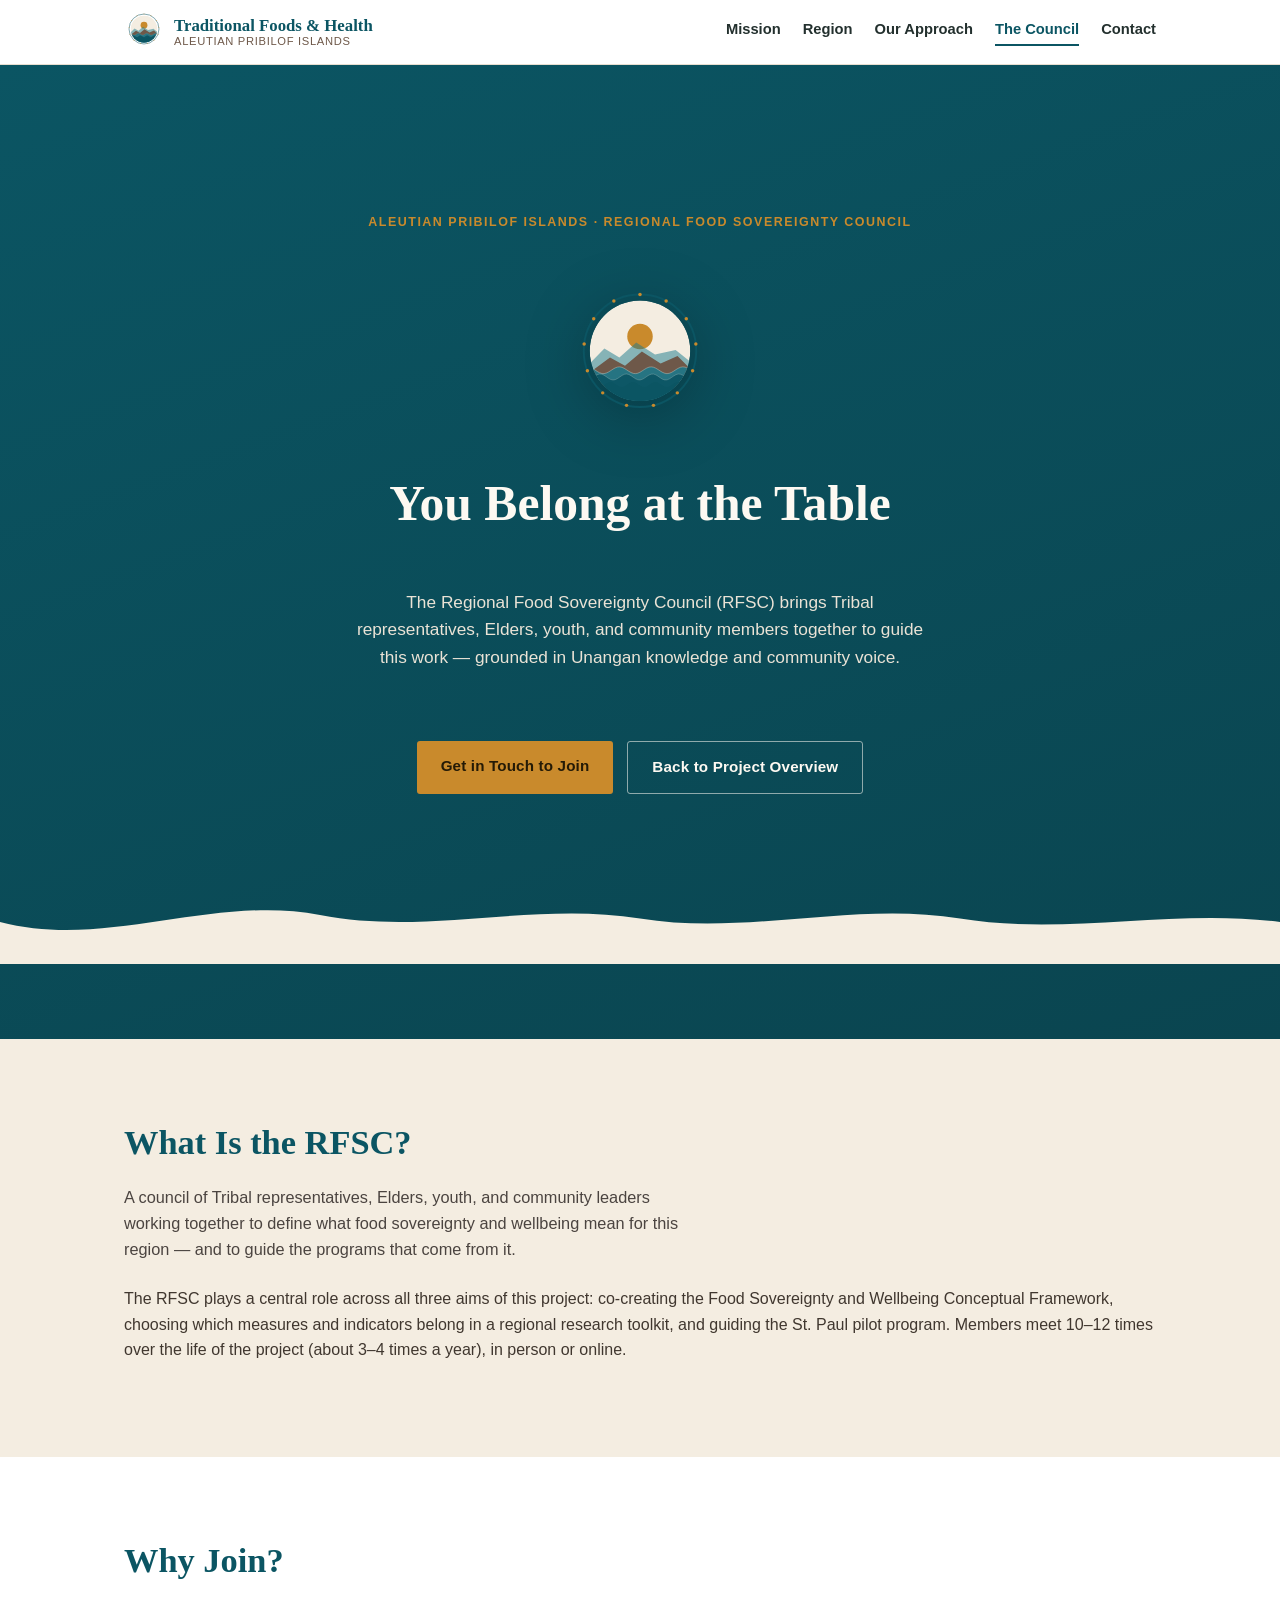
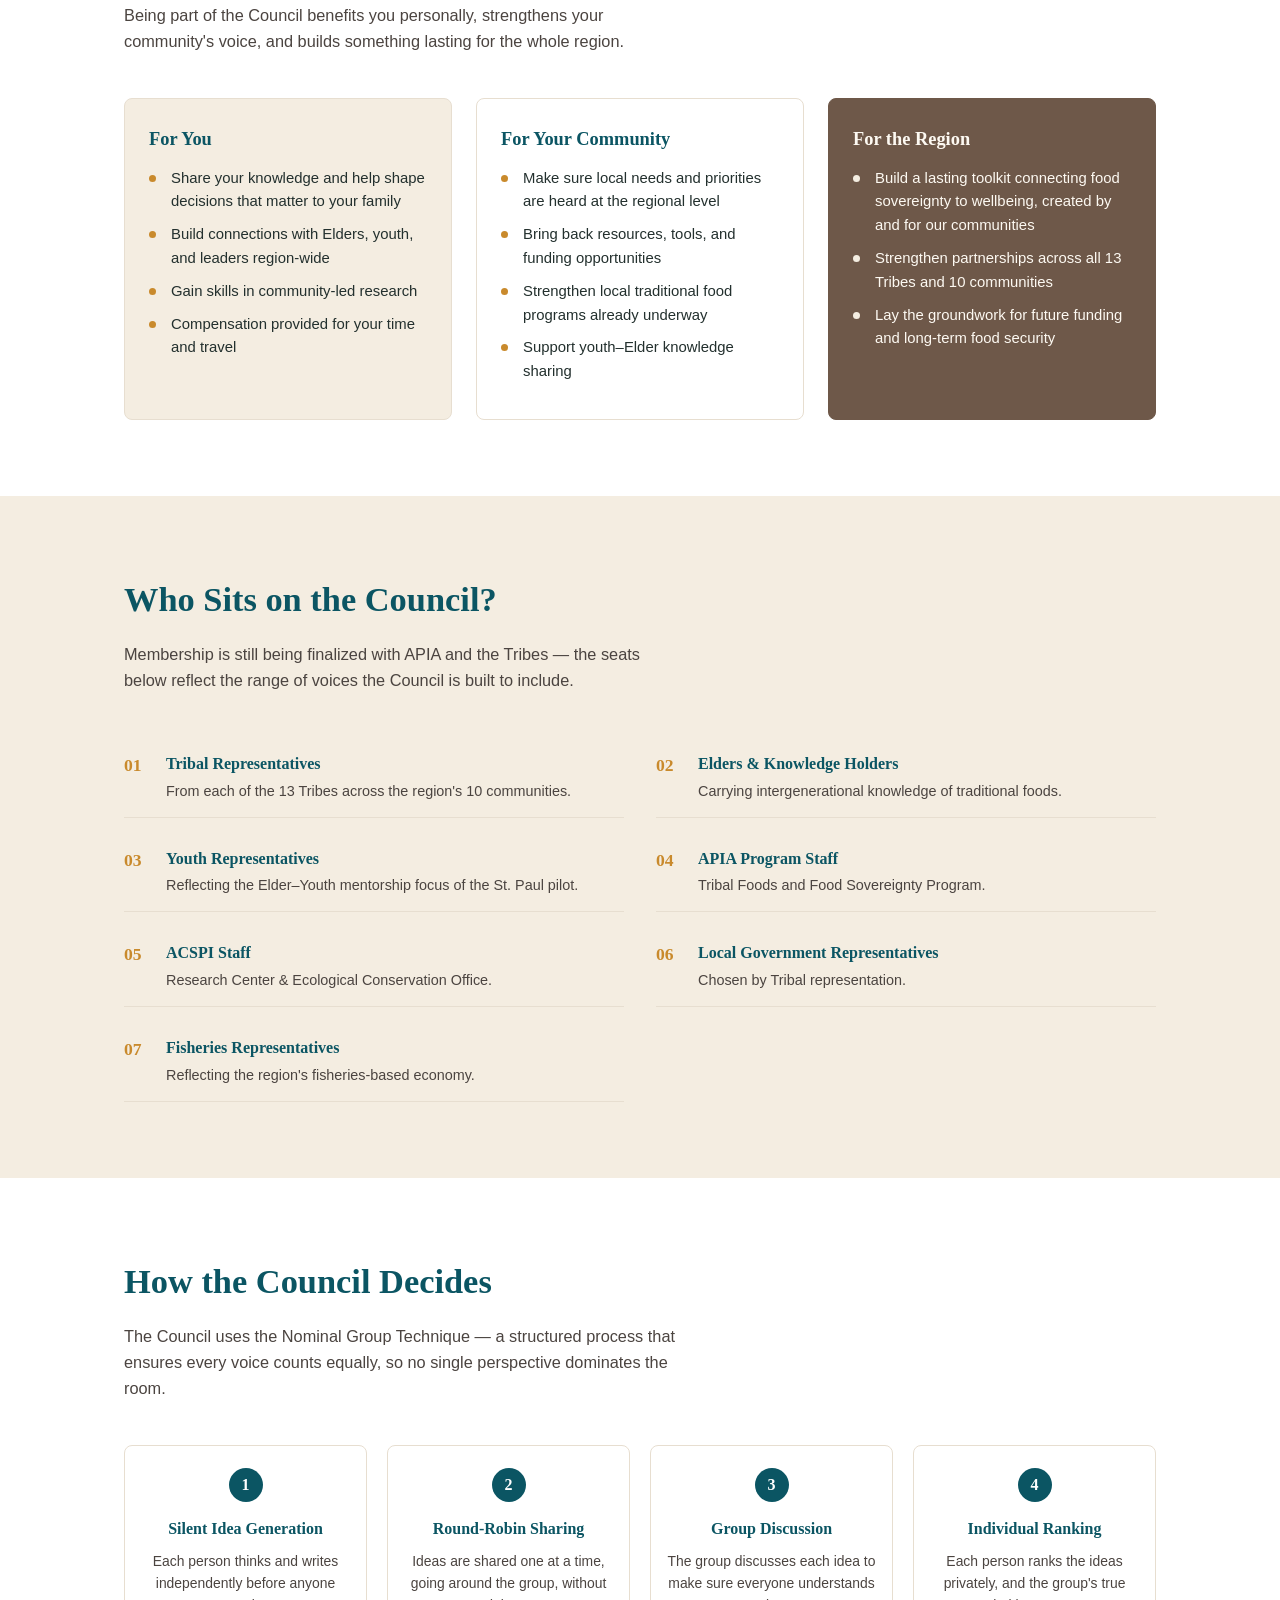
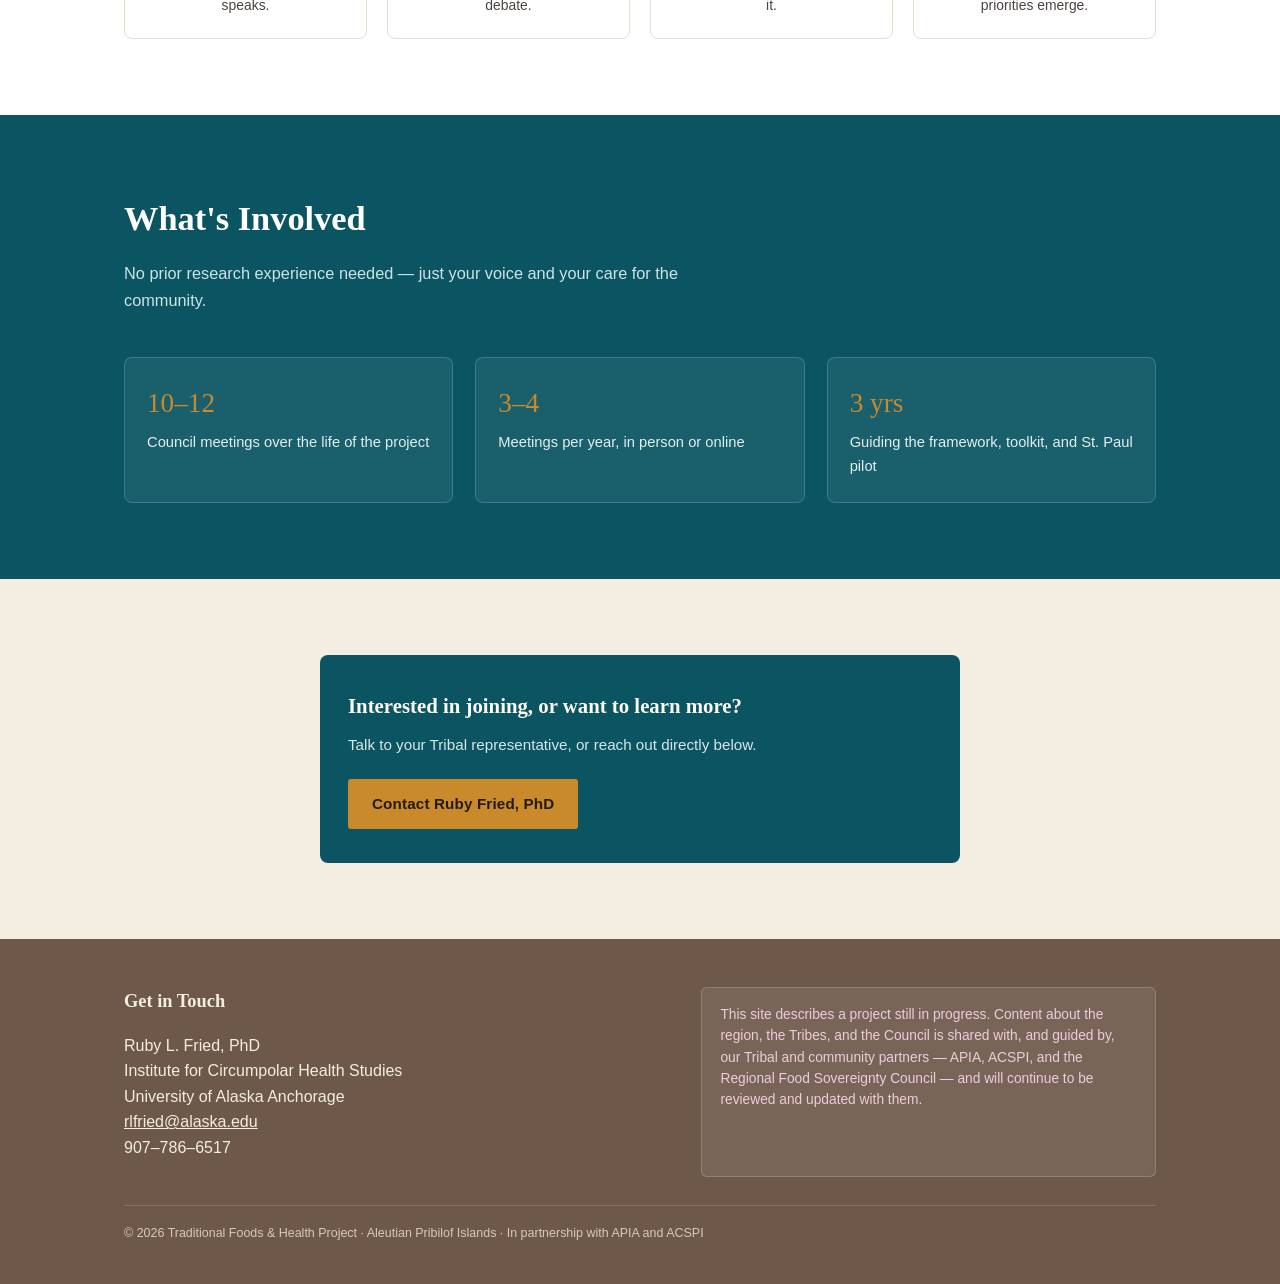
==== rfsc.html @ eaeed2fa "Add files via upload" ====
<!DOCTYPE html>
<html lang="en">
<head>
<meta charset="UTF-8">
<meta name="viewport" content="width=device-width, initial-scale=1.0">
<title>Regional Food Sovereignty Council — Traditional Foods & Health</title>
<meta name="description" content="Learn how to join the Regional Food Sovereignty Council (RFSC), guiding the Traditional Foods & Health project across the Aleutian Pribilof Islands.">
<link rel="stylesheet" href="styles.css">
</head>
<body>
<a class="skip-link" href="#main">Skip to content</a>
<header class="site-header">
  <div class="nav-inner">
    <a class="brand" href="index.html">
      <svg viewBox="0 0 400 400" xmlns="http://www.w3.org/2000/svg" role="img" aria-label="Traditional Foods and Health mark">
  <defs>
    <clipPath id="innerClip">
      <circle cx="200" cy="170" r="134"/>
    </clipPath>
  </defs>

  <!-- outer ring -->
  <circle cx="200" cy="170" r="150" fill="none" stroke="#0B5563" stroke-width="5"/>

  <!-- 13 tribe marks -->
  <circle cx="200.0" cy="20.0" r="4.6" fill="#C98A2C"/>
    <circle cx="269.7" cy="37.2" r="4.6" fill="#C98A2C"/>
    <circle cx="323.4" cy="84.8" r="4.6" fill="#C98A2C"/>
    <circle cx="348.9" cy="151.9" r="4.6" fill="#C98A2C"/>
    <circle cx="340.3" cy="223.2" r="4.6" fill="#C98A2C"/>
    <circle cx="299.5" cy="282.3" r="4.6" fill="#C98A2C"/>
    <circle cx="235.9" cy="315.6" r="4.6" fill="#C98A2C"/>
    <circle cx="164.1" cy="315.6" r="4.6" fill="#C98A2C"/>
    <circle cx="100.5" cy="282.3" r="4.6" fill="#C98A2C"/>
    <circle cx="59.7" cy="223.2" r="4.6" fill="#C98A2C"/>
    <circle cx="51.1" cy="151.9" r="4.6" fill="#C98A2C"/>
    <circle cx="76.6" cy="84.8" r="4.6" fill="#C98A2C"/>
    <circle cx="130.3" cy="37.2" r="4.6" fill="#C98A2C"/>

  <!-- inner scene -->
  <g clip-path="url(#innerClip)">
    <circle cx="200" cy="170" r="134" fill="#F4EDE1"/>

    <!-- sun -->
    <circle cx="200" cy="132" r="34" fill="#C98A2C"/>

    <!-- distant island (hazy) -->
    <polygon points="60,210 105,164 145,188 190,148 240,180 295,168 340,204 340,260 60,260"
             fill="#1B7A8C" opacity="0.5"/>

    <!-- near island (grounded) -->
    <polygon points="60,232 120,188 160,210 205,172 255,204 300,184 340,224 340,270 60,270"
             fill="#6E5849"/>

    <!-- waves: filled bands -->
    <path d="M 26,229.16 L 32,226.13 L 38,222.29 L 44,218.41 L 50,215.21 L 56,213.33 L 62,213.13 L 68,214.64 L 74,217.58 L 80,221.37 L 86,225.29 L 92,228.56 L 98,230.57 L 104,230.92 L 110,229.54 L 116,226.7 L 122,222.96 L 128,219.02 L 134,215.67 L 140,213.54 L 146,213.04 L 152,214.28 L 158,217.01 L 164,220.71 L 170,224.66 L 176,228.09 L 182,230.35 L 188,230.98 L 194,229.88 L 200,227.26 L 206,223.62 L 212,219.66 L 218,216.16 L 224,213.78 L 230,213.0 L 236,213.96 L 242,216.48 L 248,220.06 L 254,224.02 L 260,227.59 L 266,230.07 L 272,231.0 L 278,230.18 L 284,227.78 L 290,224.26 L 296,220.31 L 302,216.68 L 308,214.08 L 314,213.01 L 320,213.68 L 326,215.97 L 332,219.41 L 338,223.36 L 344,227.05 L 350,229.76 L 356,230.97 L 362,230.44 L 368,228.28 L 374,224.9 L 380,220.97 L 380,344 L 26,344 Z" fill="#1B7A8C" opacity="0.85"/>
    <path d="M 26,232.2 L 32,234.2 L 38,237.85 L 44,242.1 L 50,245.77 L 56,247.79 L 62,247.62 L 68,245.28 L 74,241.45 L 80,237.21 L 86,233.76 L 92,232.08 L 98,232.63 L 104,235.28 L 110,239.26 L 116,243.45 L 122,246.66 L 128,247.99 L 134,247.06 L 140,244.12 L 146,240.02 L 152,235.92 L 158,232.97 L 164,232.01 L 170,233.31 L 176,236.51 L 182,240.69 L 188,244.68 L 194,247.35 L 200,247.93 L 206,246.27 L 212,242.83 L 218,238.6 L 224,234.75 L 230,232.4 L 236,232.2 L 242,234.2 L 248,237.85 L 254,242.1 L 260,245.77 L 266,247.79 L 272,247.62 L 278,245.28 L 284,241.45 L 290,237.21 L 296,233.76 L 302,232.08 L 308,232.63 L 314,235.28 L 320,239.26 L 326,243.45 L 332,246.66 L 338,247.99 L 344,247.06 L 350,244.12 L 356,240.02 L 362,235.92 L 368,232.97 L 374,232.01 L 380,233.31 L 380,344 L 26,344 Z" fill="#0B5563" opacity="0.9"/>
    <path d="M 26,266.04 L 32,266.97 L 38,265.24 L 44,261.51 L 50,257.2 L 56,253.96 L 62,253.03 L 68,254.76 L 74,258.49 L 80,262.8 L 86,266.04 L 92,266.97 L 98,265.24 L 104,261.51 L 110,257.2 L 116,253.96 L 122,253.03 L 128,254.76 L 134,258.49 L 140,262.8 L 146,266.04 L 152,266.97 L 158,265.24 L 164,261.51 L 170,257.2 L 176,253.96 L 182,253.03 L 188,254.76 L 194,258.49 L 200,262.8 L 206,266.04 L 212,266.97 L 218,265.24 L 224,261.51 L 230,257.2 L 236,253.96 L 242,253.03 L 248,254.76 L 254,258.49 L 260,262.8 L 266,266.04 L 272,266.97 L 278,265.24 L 284,261.51 L 290,257.2 L 296,253.96 L 302,253.03 L 308,254.76 L 314,258.49 L 320,262.8 L 326,266.04 L 332,266.97 L 338,265.24 L 344,261.51 L 350,257.2 L 356,253.96 L 362,253.03 L 368,254.76 L 374,258.49 L 380,262.8 L 380,344 L 26,344 Z" fill="#0B5563" opacity="1"/>

    <!-- wave crest highlight lines -->
    <path d="M 26,229.16 L 32,226.13 L 38,222.29 L 44,218.41 L 50,215.21 L 56,213.33 L 62,213.13 L 68,214.64 L 74,217.58 L 80,221.37 L 86,225.29 L 92,228.56 L 98,230.57 L 104,230.92 L 110,229.54 L 116,226.7 L 122,222.96 L 128,219.02 L 134,215.67 L 140,213.54 L 146,213.04 L 152,214.28 L 158,217.01 L 164,220.71 L 170,224.66 L 176,228.09 L 182,230.35 L 188,230.98 L 194,229.88 L 200,227.26 L 206,223.62 L 212,219.66 L 218,216.16 L 224,213.78 L 230,213.0 L 236,213.96 L 242,216.48 L 248,220.06 L 254,224.02 L 260,227.59 L 266,230.07 L 272,231.0 L 278,230.18 L 284,227.78 L 290,224.26 L 296,220.31 L 302,216.68 L 308,214.08 L 314,213.01 L 320,213.68 L 326,215.97 L 332,219.41 L 338,223.36 L 344,227.05 L 350,229.76 L 356,230.97 L 362,230.44 L 368,228.28 L 374,224.9 L 380,220.97 " fill="none" stroke="#F4EDE1" stroke-width="1.6" opacity="0.55"/>
    <path d="M 26,232.2 L 32,234.2 L 38,237.85 L 44,242.1 L 50,245.77 L 56,247.79 L 62,247.62 L 68,245.28 L 74,241.45 L 80,237.21 L 86,233.76 L 92,232.08 L 98,232.63 L 104,235.28 L 110,239.26 L 116,243.45 L 122,246.66 L 128,247.99 L 134,247.06 L 140,244.12 L 146,240.02 L 152,235.92 L 158,232.97 L 164,232.01 L 170,233.31 L 176,236.51 L 182,240.69 L 188,244.68 L 194,247.35 L 200,247.93 L 206,246.27 L 212,242.83 L 218,238.6 L 224,234.75 L 230,232.4 L 236,232.2 L 242,234.2 L 248,237.85 L 254,242.1 L 260,245.77 L 266,247.79 L 272,247.62 L 278,245.28 L 284,241.45 L 290,237.21 L 296,233.76 L 302,232.08 L 308,232.63 L 314,235.28 L 320,239.26 L 326,243.45 L 332,246.66 L 338,247.99 L 344,247.06 L 350,244.12 L 356,240.02 L 362,235.92 L 368,232.97 L 374,232.01 L 380,233.31 " fill="none" stroke="#F4EDE1" stroke-width="1.4" opacity="0.4"/>
  </g>
</svg>
      <span class="brand-name">Traditional Foods &amp; Health<small>Aleutian Pribilof Islands</small></span>
    </a>
    <nav class="primary-nav" aria-label="Primary">
      <a href="index.html#mission">Mission</a>
      <a href="index.html#region">Region</a>
      <a href="index.html#aims">Our Approach</a>
      <a href="rfsc.html" class="active">The Council</a>
      <a href="index.html#contact">Contact</a>
    </nav>
  </div>
</header>
<main id="main">

  <section class="hero" id="top">
    <div class="hero-inner centered">
      <p class="eyebrow">Aleutian Pribilof Islands &middot; Regional Food Sovereignty Council</p>
      <div class="hero-mark small"><svg viewBox="0 0 400 400" xmlns="http://www.w3.org/2000/svg" role="img" aria-label="Sun, mountains and sea mark">
  <defs>
    <clipPath id="innerClip">
      <circle cx="200" cy="170" r="134"/>
    </clipPath>
  </defs>

  <!-- outer ring -->
  <circle cx="200" cy="170" r="150" fill="none" stroke="#0B5563" stroke-width="5"/>

  <!-- 13 tribe marks -->
  <circle cx="200.0" cy="20.0" r="4.6" fill="#C98A2C"/>
    <circle cx="269.7" cy="37.2" r="4.6" fill="#C98A2C"/>
    <circle cx="323.4" cy="84.8" r="4.6" fill="#C98A2C"/>
    <circle cx="348.9" cy="151.9" r="4.6" fill="#C98A2C"/>
    <circle cx="340.3" cy="223.2" r="4.6" fill="#C98A2C"/>
    <circle cx="299.5" cy="282.3" r="4.6" fill="#C98A2C"/>
    <circle cx="235.9" cy="315.6" r="4.6" fill="#C98A2C"/>
    <circle cx="164.1" cy="315.6" r="4.6" fill="#C98A2C"/>
    <circle cx="100.5" cy="282.3" r="4.6" fill="#C98A2C"/>
    <circle cx="59.7" cy="223.2" r="4.6" fill="#C98A2C"/>
    <circle cx="51.1" cy="151.9" r="4.6" fill="#C98A2C"/>
    <circle cx="76.6" cy="84.8" r="4.6" fill="#C98A2C"/>
    <circle cx="130.3" cy="37.2" r="4.6" fill="#C98A2C"/>

  <!-- inner scene -->
  <g clip-path="url(#innerClip)">
    <circle cx="200" cy="170" r="134" fill="#F4EDE1"/>

    <!-- sun -->
    <circle cx="200" cy="132" r="34" fill="#C98A2C"/>

    <!-- distant island (hazy) -->
    <polygon points="60,210 105,164 145,188 190,148 240,180 295,168 340,204 340,260 60,260"
             fill="#1B7A8C" opacity="0.5"/>

    <!-- near island (grounded) -->
    <polygon points="60,232 120,188 160,210 205,172 255,204 300,184 340,224 340,270 60,270"
             fill="#6E5849"/>

    <!-- waves: filled bands -->
    <path d="M 26,229.16 L 32,226.13 L 38,222.29 L 44,218.41 L 50,215.21 L 56,213.33 L 62,213.13 L 68,214.64 L 74,217.58 L 80,221.37 L 86,225.29 L 92,228.56 L 98,230.57 L 104,230.92 L 110,229.54 L 116,226.7 L 122,222.96 L 128,219.02 L 134,215.67 L 140,213.54 L 146,213.04 L 152,214.28 L 158,217.01 L 164,220.71 L 170,224.66 L 176,228.09 L 182,230.35 L 188,230.98 L 194,229.88 L 200,227.26 L 206,223.62 L 212,219.66 L 218,216.16 L 224,213.78 L 230,213.0 L 236,213.96 L 242,216.48 L 248,220.06 L 254,224.02 L 260,227.59 L 266,230.07 L 272,231.0 L 278,230.18 L 284,227.78 L 290,224.26 L 296,220.31 L 302,216.68 L 308,214.08 L 314,213.01 L 320,213.68 L 326,215.97 L 332,219.41 L 338,223.36 L 344,227.05 L 350,229.76 L 356,230.97 L 362,230.44 L 368,228.28 L 374,224.9 L 380,220.97 L 380,344 L 26,344 Z" fill="#1B7A8C" opacity="0.85"/>
    <path d="M 26,232.2 L 32,234.2 L 38,237.85 L 44,242.1 L 50,245.77 L 56,247.79 L 62,247.62 L 68,245.28 L 74,241.45 L 80,237.21 L 86,233.76 L 92,232.08 L 98,232.63 L 104,235.28 L 110,239.26 L 116,243.45 L 122,246.66 L 128,247.99 L 134,247.06 L 140,244.12 L 146,240.02 L 152,235.92 L 158,232.97 L 164,232.01 L 170,233.31 L 176,236.51 L 182,240.69 L 188,244.68 L 194,247.35 L 200,247.93 L 206,246.27 L 212,242.83 L 218,238.6 L 224,234.75 L 230,232.4 L 236,232.2 L 242,234.2 L 248,237.85 L 254,242.1 L 260,245.77 L 266,247.79 L 272,247.62 L 278,245.28 L 284,241.45 L 290,237.21 L 296,233.76 L 302,232.08 L 308,232.63 L 314,235.28 L 320,239.26 L 326,243.45 L 332,246.66 L 338,247.99 L 344,247.06 L 350,244.12 L 356,240.02 L 362,235.92 L 368,232.97 L 374,232.01 L 380,233.31 L 380,344 L 26,344 Z" fill="#0B5563" opacity="0.9"/>
    <path d="M 26,266.04 L 32,266.97 L 38,265.24 L 44,261.51 L 50,257.2 L 56,253.96 L 62,253.03 L 68,254.76 L 74,258.49 L 80,262.8 L 86,266.04 L 92,266.97 L 98,265.24 L 104,261.51 L 110,257.2 L 116,253.96 L 122,253.03 L 128,254.76 L 134,258.49 L 140,262.8 L 146,266.04 L 152,266.97 L 158,265.24 L 164,261.51 L 170,257.2 L 176,253.96 L 182,253.03 L 188,254.76 L 194,258.49 L 200,262.8 L 206,266.04 L 212,266.97 L 218,265.24 L 224,261.51 L 230,257.2 L 236,253.96 L 242,253.03 L 248,254.76 L 254,258.49 L 260,262.8 L 266,266.04 L 272,266.97 L 278,265.24 L 284,261.51 L 290,257.2 L 296,253.96 L 302,253.03 L 308,254.76 L 314,258.49 L 320,262.8 L 326,266.04 L 332,266.97 L 338,265.24 L 344,261.51 L 350,257.2 L 356,253.96 L 362,253.03 L 368,254.76 L 374,258.49 L 380,262.8 L 380,344 L 26,344 Z" fill="#0B5563" opacity="1"/>

    <!-- wave crest highlight lines -->
    <path d="M 26,229.16 L 32,226.13 L 38,222.29 L 44,218.41 L 50,215.21 L 56,213.33 L 62,213.13 L 68,214.64 L 74,217.58 L 80,221.37 L 86,225.29 L 92,228.56 L 98,230.57 L 104,230.92 L 110,229.54 L 116,226.7 L 122,222.96 L 128,219.02 L 134,215.67 L 140,213.54 L 146,213.04 L 152,214.28 L 158,217.01 L 164,220.71 L 170,224.66 L 176,228.09 L 182,230.35 L 188,230.98 L 194,229.88 L 200,227.26 L 206,223.62 L 212,219.66 L 218,216.16 L 224,213.78 L 230,213.0 L 236,213.96 L 242,216.48 L 248,220.06 L 254,224.02 L 260,227.59 L 266,230.07 L 272,231.0 L 278,230.18 L 284,227.78 L 290,224.26 L 296,220.31 L 302,216.68 L 308,214.08 L 314,213.01 L 320,213.68 L 326,215.97 L 332,219.41 L 338,223.36 L 344,227.05 L 350,229.76 L 356,230.97 L 362,230.44 L 368,228.28 L 374,224.9 L 380,220.97 " fill="none" stroke="#F4EDE1" stroke-width="1.6" opacity="0.55"/>
    <path d="M 26,232.2 L 32,234.2 L 38,237.85 L 44,242.1 L 50,245.77 L 56,247.79 L 62,247.62 L 68,245.28 L 74,241.45 L 80,237.21 L 86,233.76 L 92,232.08 L 98,232.63 L 104,235.28 L 110,239.26 L 116,243.45 L 122,246.66 L 128,247.99 L 134,247.06 L 140,244.12 L 146,240.02 L 152,235.92 L 158,232.97 L 164,232.01 L 170,233.31 L 176,236.51 L 182,240.69 L 188,244.68 L 194,247.35 L 200,247.93 L 206,246.27 L 212,242.83 L 218,238.6 L 224,234.75 L 230,232.4 L 236,232.2 L 242,234.2 L 248,237.85 L 254,242.1 L 260,245.77 L 266,247.79 L 272,247.62 L 278,245.28 L 284,241.45 L 290,237.21 L 296,233.76 L 302,232.08 L 308,232.63 L 314,235.28 L 320,239.26 L 326,243.45 L 332,246.66 L 338,247.99 L 344,247.06 L 350,244.12 L 356,240.02 L 362,235.92 L 368,232.97 L 374,232.01 L 380,233.31 " fill="none" stroke="#F4EDE1" stroke-width="1.4" opacity="0.4"/>
  </g>
</svg></div>
      <h1>You Belong at the Table</h1>
      <p class="lede">The Regional Food Sovereignty Council (RFSC) brings Tribal representatives, Elders, youth, and community members together to guide this work &mdash; grounded in Unangan knowledge and community voice.</p>
      <div class="cta-row">
        <a class="btn btn-primary" href="mailto:rlfried@alaska.edu?subject=Interested%20in%20the%20Regional%20Food%20Sovereignty%20Council">Get in Touch to Join</a>
        <a class="btn btn-ghost" href="index.html">Back to Project Overview</a>
      </div>
    </div>
    <svg class="divider" viewBox="0 0 1440 100" preserveAspectRatio="none" xmlns="http://www.w3.org/2000/svg">
      <path d="M0,40 C 120,80 240,0 360,30 C 480,60 600,10 720,35 C 840,60 960,10 1080,35 C 1200,60 1320,20 1440,40 L1440,100 L0,100 Z" fill="#F4EDE1" opacity="1"></path>
    </svg>
  </section>

  <section class="why">
    <div class="wrap">
      <h2 class="section-title">What Is the RFSC?</h2>
      <p class="section-lede" style="margin-bottom:0;">A council of Tribal representatives, Elders, youth, and community leaders working together to define what food sovereignty and wellbeing mean for this region &mdash; and to guide the programs that come from it.</p>
      <div class="why-text" style="margin-top:24px;">
        <p>The RFSC plays a central role across all three aims of this project: co-creating the Food Sovereignty and Wellbeing Conceptual Framework, choosing which measures and indicators belong in a regional research toolkit, and guiding the St. Paul pilot program. Members meet 10&ndash;12 times over the life of the project (about 3&ndash;4 times a year), in person or online.</p>
      </div>
    </div>
  </section>

  <section class="benefits">
    <div class="wrap">
      <h2 class="section-title">Why Join?</h2>
      <p class="section-lede">Being part of the Council benefits you personally, strengthens your community's voice, and builds something lasting for the whole region.</p>
      <div class="benefits-grid">
        <div class="benefit-card">
          <h3>For You</h3>
          <ul>
            <li>Share your knowledge and help shape decisions that matter to your family</li>
            <li>Build connections with Elders, youth, and leaders region-wide</li>
            <li>Gain skills in community-led research</li>
            <li>Compensation provided for your time and travel</li>
          </ul>
        </div>
        <div class="benefit-card alt">
          <h3>For Your Community</h3>
          <ul>
            <li>Make sure local needs and priorities are heard at the regional level</li>
            <li>Bring back resources, tools, and funding opportunities</li>
            <li>Strengthen local traditional food programs already underway</li>
            <li>Support youth&ndash;Elder knowledge sharing</li>
          </ul>
        </div>
        <div class="benefit-card accent">
          <h3>For the Region</h3>
          <ul>
            <li>Build a lasting toolkit connecting food sovereignty to wellbeing, created by and for our communities</li>
            <li>Strengthen partnerships across all 13 Tribes and 10 communities</li>
            <li>Lay the groundwork for future funding and long-term food security</li>
          </ul>
        </div>
      </div>
    </div>
  </section>

  <section class="who">
    <div class="wrap">
      <h2 class="section-title">Who Sits on the Council?</h2>
      <p class="section-lede">Membership is still being finalized with APIA and the Tribes &mdash; the seats below reflect the range of voices the Council is built to include.</p>
      <div class="who-grid">
        <div class="who-item">
          <div class="who-num">01</div>
          <div><h4>Tribal Representatives</h4><p>From each of the 13 Tribes across the region's 10 communities.</p></div>
        </div>
        <div class="who-item">
          <div class="who-num">02</div>
          <div><h4>Elders &amp; Knowledge Holders</h4><p>Carrying intergenerational knowledge of traditional foods.</p></div>
        </div>
        <div class="who-item">
          <div class="who-num">03</div>
          <div><h4>Youth Representatives</h4><p>Reflecting the Elder&ndash;Youth mentorship focus of the St. Paul pilot.</p></div>
        </div>
        <div class="who-item">
          <div class="who-num">04</div>
          <div><h4>APIA Program Staff</h4><p>Tribal Foods and Food Sovereignty Program.</p></div>
        </div>
        <div class="who-item">
          <div class="who-num">05</div>
          <div><h4>ACSPI Staff</h4><p>Research Center &amp; Ecological Conservation Office.</p></div>
        </div>
        <div class="who-item">
          <div class="who-num">06</div>
          <div><h4>Local Government Representatives</h4><p>Chosen by Tribal representation.</p></div>
        </div>
        <div class="who-item">
          <div class="who-num">07</div>
          <div><h4>Fisheries Representatives</h4><p>Reflecting the region's fisheries-based economy.</p></div>
        </div>
      </div>
    </div>
  </section>

  <section class="decide">
    <div class="wrap">
      <h2 class="section-title">How the Council Decides</h2>
      <p class="section-lede">The Council uses the Nominal Group Technique &mdash; a structured process that ensures every voice counts equally, so no single perspective dominates the room.</p>
      <div class="decide-grid">
        <div class="decide-step">
          <div class="step-num">1</div>
          <h4>Silent Idea Generation</h4>
          <p>Each person thinks and writes independently before anyone speaks.</p>
        </div>
        <div class="decide-step">
          <div class="step-num">2</div>
          <h4>Round-Robin Sharing</h4>
          <p>Ideas are shared one at a time, going around the group, without debate.</p>
        </div>
        <div class="decide-step">
          <div class="step-num">3</div>
          <h4>Group Discussion</h4>
          <p>The group discusses each idea to make sure everyone understands it.</p>
        </div>
        <div class="decide-step">
          <div class="step-num">4</div>
          <h4>Individual Ranking</h4>
          <p>Each person ranks the ideas privately, and the group's true priorities emerge.</p>
        </div>
      </div>
    </div>
  </section>

  <section class="logistics">
    <div class="wrap">
      <h2 class="section-title">What's Involved</h2>
      <p class="section-lede">No prior research experience needed &mdash; just your voice and your care for the community.</p>
      <div class="logistics-grid">
        <div class="logistics-card"><span class="big">10&ndash;12</span><p>Council meetings over the life of the project</p></div>
        <div class="logistics-card"><span class="big">3&ndash;4</span><p>Meetings per year, in person or online</p></div>
        <div class="logistics-card"><span class="big">3 yrs</span><p>Guiding the framework, toolkit, and St. Paul pilot</p></div>
      </div>
    </div>
  </section>

  <section class="join-cta">
    <div class="wrap">
      <div class="involved-card">
        <h3>Interested in joining, or want to learn more?</h3>
        <p>Talk to your Tribal representative, or reach out directly below.</p>
        <a class="btn btn-primary" href="mailto:rlfried@alaska.edu?subject=Interested%20in%20the%20Regional%20Food%20Sovereignty%20Council">Contact Ruby Fried, PhD</a>
      </div>
    </div>
  </section>

</main>
<footer id="contact">
  <div class="wrap">
    <div class="footer-grid">
      <div>
        <h3>Get in Touch</h3>
        <p>Ruby L. Fried, PhD<br>
        Institute for Circumpolar Health Studies<br>
        University of Alaska Anchorage<br>
        <a class="contact-link" href="mailto:rlfried@alaska.edu">rlfried@alaska.edu</a><br>
        907&ndash;786&ndash;6517</p>
      </div>
      <div class="note-box">
        This site describes a project still in progress. Content about the region, the Tribes, and the Council is shared with, and guided by, our Tribal and community partners &mdash; APIA, ACSPI, and the Regional Food Sovereignty Council &mdash; and will continue to be reviewed and updated with them.
      </div>
    </div>
    <p class="fine-print">&copy; 2026 Traditional Foods &amp; Health Project &middot; Aleutian Pribilof Islands &middot; In partnership with APIA and ACSPI</p>
  </div>
</footer>
</body>
</html>
---- styles.css ----
:root {
  --deep-teal: #0B5563;
  --ocean: #1B7A8C;
  --sand: #F4EDE1;
  --driftwood: #6E5849;
  --gold: #C98A2C;
  --crowberry: #7A3B54;
  --ink: #23302E;
  --serif: Georgia, 'Times New Roman', serif;
  --sans: Arial, Helvetica, sans-serif;
}
* { box-sizing: border-box; }
html { scroll-behavior: smooth; }
body { margin: 0; font-family: var(--sans); color: var(--ink); background: #fff; line-height: 1.6; }
a { color: inherit; }
img, svg { max-width: 100%; }
.wrap { max-width: 1080px; margin: 0 auto; padding: 0 24px; }

.skip-link { position: absolute; left: -999px; top: 0; background: var(--deep-teal); color: #fff; padding: 10px 16px; z-index: 100; }
.skip-link:focus { left: 12px; top: 12px; }

header.site-header { position: sticky; top: 0; z-index: 20; background: rgba(255,255,255,0.96); border-bottom: 1px solid #e7ded0; backdrop-filter: blur(4px); }
.nav-inner { max-width: 1080px; margin: 0 auto; padding: 12px 24px; display: flex; align-items: center; justify-content: space-between; gap: 16px; }
.brand { display: flex; align-items: center; gap: 10px; text-decoration: none; color: var(--deep-teal); }
.brand svg { width: 40px; height: 40px; flex: none; }
.brand-name { font-family: var(--serif); font-weight: bold; font-size: 1.05rem; line-height: 1.15; }
.brand-name small { display: block; font-family: var(--sans); font-weight: normal; font-size: 0.7rem; letter-spacing: 0.06em; color: var(--driftwood); text-transform: uppercase; }
nav.primary-nav { display: flex; gap: 22px; }
nav.primary-nav a { text-decoration: none; color: var(--ink); font-size: 0.92rem; font-weight: 600; border-bottom: 2px solid transparent; padding-bottom: 3px; }
nav.primary-nav a:hover, nav.primary-nav a:focus-visible { border-color: var(--gold); }
nav.primary-nav a.active { border-color: var(--deep-teal); color: var(--deep-teal); }
@media (max-width: 720px) {
  .nav-inner { flex-direction: column; align-items: flex-start; gap: 10px; padding: 14px 20px; }
  nav.primary-nav { flex-wrap: wrap; gap: 8px 16px; width: 100%; }
  nav.primary-nav a { font-size: 0.85rem; }
}

.hero { background: linear-gradient(160deg, var(--deep-teal) 0%, #0a4550 100%); color: #fdf9f2; position: relative; overflow: hidden; }
.hero-inner { max-width: 1080px; margin: 0 auto; padding: 72px 24px 110px; display: grid; grid-template-columns: 1.3fr 1fr; gap: 40px; align-items: center; }
.hero-inner.centered { grid-template-columns: 1fr; text-align: center; justify-items: center; padding-bottom: 100px; }
.eyebrow { text-transform: uppercase; letter-spacing: 0.12em; font-size: 0.78rem; font-weight: 700; color: var(--gold); margin: 0 0 14px; }
.hero h1 { font-family: var(--serif); font-size: clamp(2.1rem, 5vw, 3.1rem); line-height: 1.08; margin: 0 0 18px; }
.hero p.lede { font-size: 1.08rem; max-width: 46ch; color: #eae3d6; margin: 0 0 30px; }
.hero-inner.centered p.lede { max-width: 60ch; }
.cta-row { display: flex; flex-wrap: wrap; gap: 14px; }
.hero-inner.centered .cta-row { justify-content: center; }
.btn { display: inline-block; padding: 13px 24px; border-radius: 3px; text-decoration: none; font-weight: 700; font-size: 0.95rem; letter-spacing: 0.01em; transition: transform .15s ease; }
.btn:hover { transform: translateY(-1px); }
.btn-primary { background: var(--gold); color: #241a06; }
.btn-ghost { background: transparent; color: #fdf9f2; border: 1.5px solid rgba(253,249,242,0.55); }
.hero-mark { display: flex; justify-content: center; }
.hero-mark svg { width: 230px; height: 230px; filter: drop-shadow(0 12px 30px rgba(0,0,0,0.25)); }
.hero-mark.small svg { width: 150px; height: 150px; }
.divider { display: block; width: 100%; height: 70px; margin-bottom: -1px; }
@media (max-width: 720px) {
  .hero-inner { grid-template-columns: 1fr; padding-bottom: 90px; }
  .hero-mark { order: -1; }
  .hero-mark svg { width: 150px; height: 150px; }
}

section { padding: 76px 0; }
h2.section-title { font-family: var(--serif); font-size: clamp(1.6rem, 3vw, 2.15rem); margin: 0 0 14px; color: var(--deep-teal); }
p.section-lede { max-width: 62ch; color: #4b4440; font-size: 1.02rem; margin: 0 0 44px; }

.why { background: var(--sand); }
.why-grid { display: grid; grid-template-columns: 1.1fr 0.9fr; gap: 48px; align-items: start; }
.why-text p { margin: 0 0 18px; color: #40372f; }
.stat-card { background: #fff; border: 1px solid #e7ded0; border-radius: 6px; padding: 26px 22px; text-align: left; margin-bottom: 14px; }
.stat-card .num { font-family: var(--serif); font-weight: bold; font-size: 2rem; color: var(--crowberry); display: block; }
.stat-card .label { font-size: 0.88rem; color: var(--driftwood); }
.source-note { font-size: 0.76rem; color: #8a8074; margin-top: 4px; }
@media (max-width: 800px) { .why-grid { grid-template-columns: 1fr; } }

.region { background: #fff; }
.region-grid { display: grid; grid-template-columns: repeat(4, 1fr); gap: 26px; }
.region-card { text-align: center; }
.region-card svg { width: 96px; height: 96px; margin-bottom: 14px; }
.region-card h3 { font-family: var(--serif); font-size: 1.05rem; margin: 0 0 8px; color: var(--deep-teal); }
.region-card p { font-size: 0.92rem; color: #4b4440; margin: 0; }
@media (max-width: 800px) { .region-grid { grid-template-columns: repeat(2, 1fr); } }

.aims { background: var(--deep-teal); color: #fdf9f2; }
.aims h2.section-title { color: #fff; }
.aims p.section-lede { color: #cfe3e6; }
.aims-grid { display: grid; grid-template-columns: repeat(3, 1fr); gap: 24px; }
.aim-card { background: rgba(255,255,255,0.06); border: 1px solid rgba(255,255,255,0.16); border-radius: 8px; padding: 28px 24px; }
.aim-card .aim-num { font-family: var(--serif); color: var(--gold); font-size: 0.85rem; letter-spacing: 0.08em; text-transform: uppercase; font-weight: 700; }
.aim-card h3 { font-family: var(--serif); font-size: 1.25rem; margin: 10px 0 6px; }
.aim-card .years { font-size: 0.78rem; color: #b9d4d8; margin-bottom: 12px; display: block; }
.aim-card p { font-size: 0.94rem; color: #e4eef0; margin: 0; }
@media (max-width: 800px) { .aims-grid { grid-template-columns: 1fr; } }

.involved { background: var(--sand); }
.involved-inner { display: grid; grid-template-columns: 1.1fr 0.9fr; gap: 48px; align-items: center; }
.benefit-list { list-style: none; margin: 0 0 28px; padding: 0; }
.benefit-list li { padding-left: 26px; position: relative; margin-bottom: 10px; color: #40372f; }
.benefit-list li::before { content: ""; position: absolute; left: 0; top: 9px; width: 8px; height: 8px; border-radius: 50%; background: var(--gold); }
.involved-card { background: var(--deep-teal); color: #fdf9f2; border-radius: 8px; padding: 34px 28px; }
.involved-card h3 { font-family: var(--serif); margin: 0 0 10px; font-size: 1.3rem; }
.involved-card p { color: #d8e6e8; margin: 0 0 22px; font-size: 0.95rem; }
@media (max-width: 800px) { .involved-inner { grid-template-columns: 1fr; } }

.partners { background: #fff; text-align: center; }
.partners p.section-lede { margin-left: auto; margin-right: auto; }
.partner-list { font-family: var(--serif); font-size: 1.15rem; color: var(--driftwood); display: flex; flex-wrap: wrap; gap: 14px 34px; justify-content: center; margin-bottom: 40px; }
.team-row { display: flex; flex-wrap: wrap; gap: 30px; justify-content: center; text-align: left; }
.team-card { max-width: 320px; }
.team-card h4 { font-family: var(--serif); margin: 0 0 2px; color: var(--deep-teal); }
.team-card span { display: block; font-size: 0.85rem; color: var(--driftwood); margin-bottom: 6px; }
.team-card p { font-size: 0.9rem; color: #4b4440; margin: 0; }

/* --- RFSC page additions --- */
.benefits { background: #fff; }
.benefits-grid { display: grid; grid-template-columns: repeat(3, 1fr); gap: 24px; }
.benefit-card { border: 1px solid #e7ded0; border-radius: 8px; padding: 26px 24px; background: var(--sand); }
.benefit-card.alt { background: #fff; }
.benefit-card.accent { background: var(--driftwood); color: #fdf9f2; border-color: var(--driftwood); }
.benefit-card h3 { font-family: var(--serif); font-size: 1.15rem; margin: 0 0 12px; color: var(--deep-teal); }
.benefit-card.accent h3 { color: #fdf9f2; }
.benefit-card ul { list-style: none; margin: 0; padding: 0; }
.benefit-card li { padding-left: 22px; position: relative; margin-bottom: 9px; font-size: 0.93rem; }
.benefit-card li::before { content: ""; position: absolute; left: 0; top: 8px; width: 7px; height: 7px; border-radius: 50%; background: var(--gold); }
.benefit-card.accent li::before { background: var(--sand); }
@media (max-width: 800px) { .benefits-grid { grid-template-columns: 1fr; } }

.who { background: var(--sand); }
.who-grid { display: grid; grid-template-columns: repeat(2, 1fr); gap: 14px 32px; }
.who-item { display: flex; gap: 14px; align-items: flex-start; padding: 14px 0; border-bottom: 1px solid #e7ded0; }
.who-item .who-num { font-family: var(--serif); font-weight: bold; color: var(--gold); font-size: 1.1rem; flex: none; width: 28px; }
.who-item h4 { margin: 0 0 3px; font-size: 1rem; color: var(--deep-teal); font-family: var(--serif); }
.who-item p { margin: 0; font-size: 0.9rem; color: #4b4440; }
.who-note { margin-top: 22px; font-size: 0.85rem; color: var(--driftwood); font-style: italic; }
@media (max-width: 800px) { .who-grid { grid-template-columns: 1fr; } }

.decide { background: #fff; }
.decide-grid { display: grid; grid-template-columns: repeat(4, 1fr); gap: 20px; }
.decide-step { text-align: center; padding: 22px 16px; border: 1px solid #e7ded0; border-radius: 8px; position: relative; }
.decide-step .step-num {
  width: 34px; height: 34px; border-radius: 50%; background: var(--deep-teal); color: #fff;
  display: flex; align-items: center; justify-content: center; font-family: var(--serif); font-weight: bold;
  margin: 0 auto 14px;
}
.decide-step h4 { margin: 0 0 8px; font-family: var(--serif); font-size: 1rem; color: var(--deep-teal); }
.decide-step p { margin: 0; font-size: 0.87rem; color: #4b4440; }
@media (max-width: 800px) { .decide-grid { grid-template-columns: repeat(2, 1fr); } }

.logistics { background: var(--deep-teal); color: #fdf9f2; }
.logistics h2.section-title { color: #fff; }
.logistics p.section-lede { color: #cfe3e6; }
.logistics-grid { display: grid; grid-template-columns: repeat(3, 1fr); gap: 22px; }
.logistics-card { background: rgba(255,255,255,0.06); border: 1px solid rgba(255,255,255,0.16); border-radius: 8px; padding: 24px 22px; }
.logistics-card .big { font-family: var(--serif); font-size: 1.7rem; color: var(--gold); display: block; margin-bottom: 6px; }
.logistics-card p { margin: 0; font-size: 0.92rem; color: #e4eef0; }
@media (max-width: 800px) { .logistics-grid { grid-template-columns: 1fr; } }

.join-cta { background: var(--sand); text-align: center; }
.join-cta .involved-card { max-width: 640px; margin: 0 auto; text-align: left; }

footer { background: var(--driftwood); color: #f4ede1; padding: 48px 0 28px; }
.footer-grid { display: grid; grid-template-columns: 1.2fr 1fr; gap: 32px; margin-bottom: 28px; }
footer h3 { font-family: var(--serif); font-size: 1.15rem; margin: 0 0 10px; }
footer a.contact-link { color: #f4ede1; text-decoration: underline; }
.note-box { background: rgba(255,255,255,0.08); border: 1px solid rgba(255,255,255,0.18); border-radius: 6px; padding: 16px 18px; font-size: 0.86rem; color: #ecd; line-height: 1.55; }
.fine-print { font-size: 0.78rem; color: #d9c9b8; border-top: 1px solid rgba(255,255,255,0.15); padding-top: 18px; }
@media (max-width: 720px) { .footer-grid { grid-template-columns: 1fr; } }

:focus-visible { outline: 3px solid var(--gold); outline-offset: 2px; }
@media (prefers-reduced-motion: reduce) { html { scroll-behavior: auto; } .btn { transition: none; } }
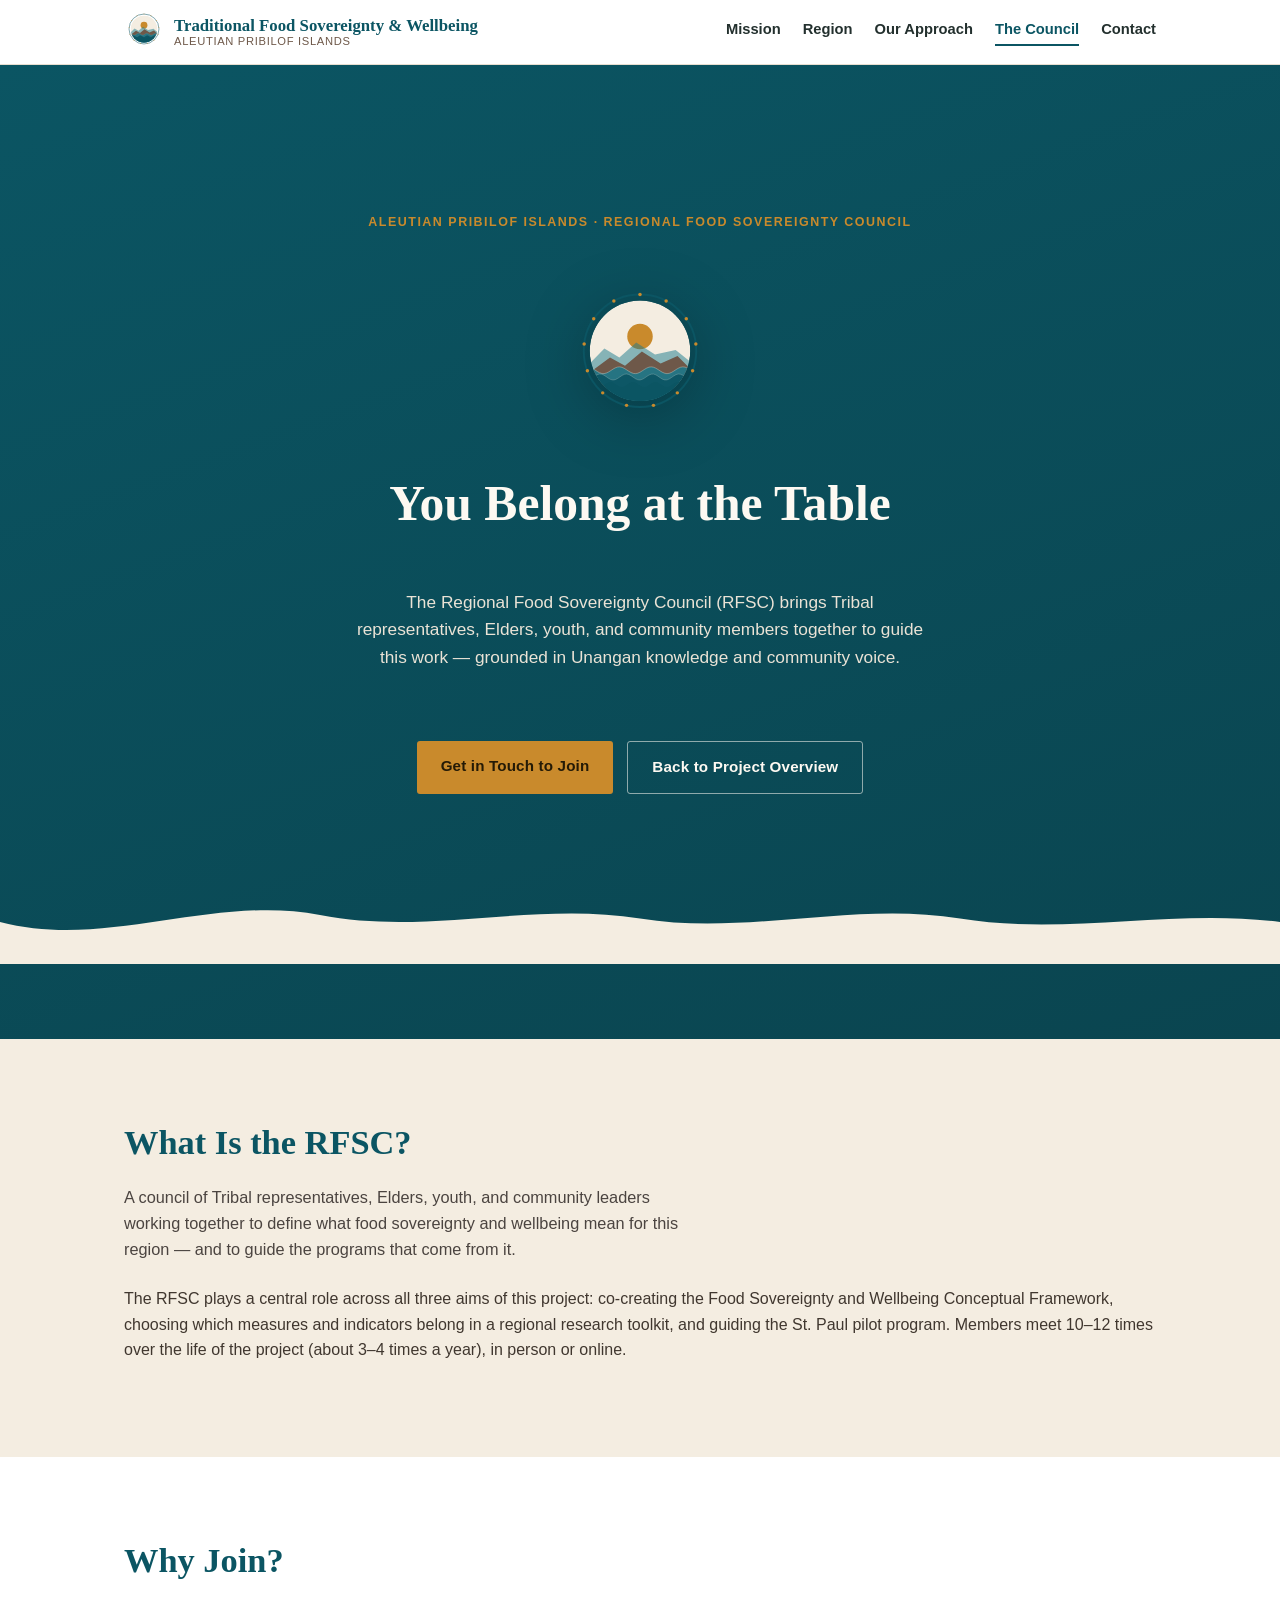
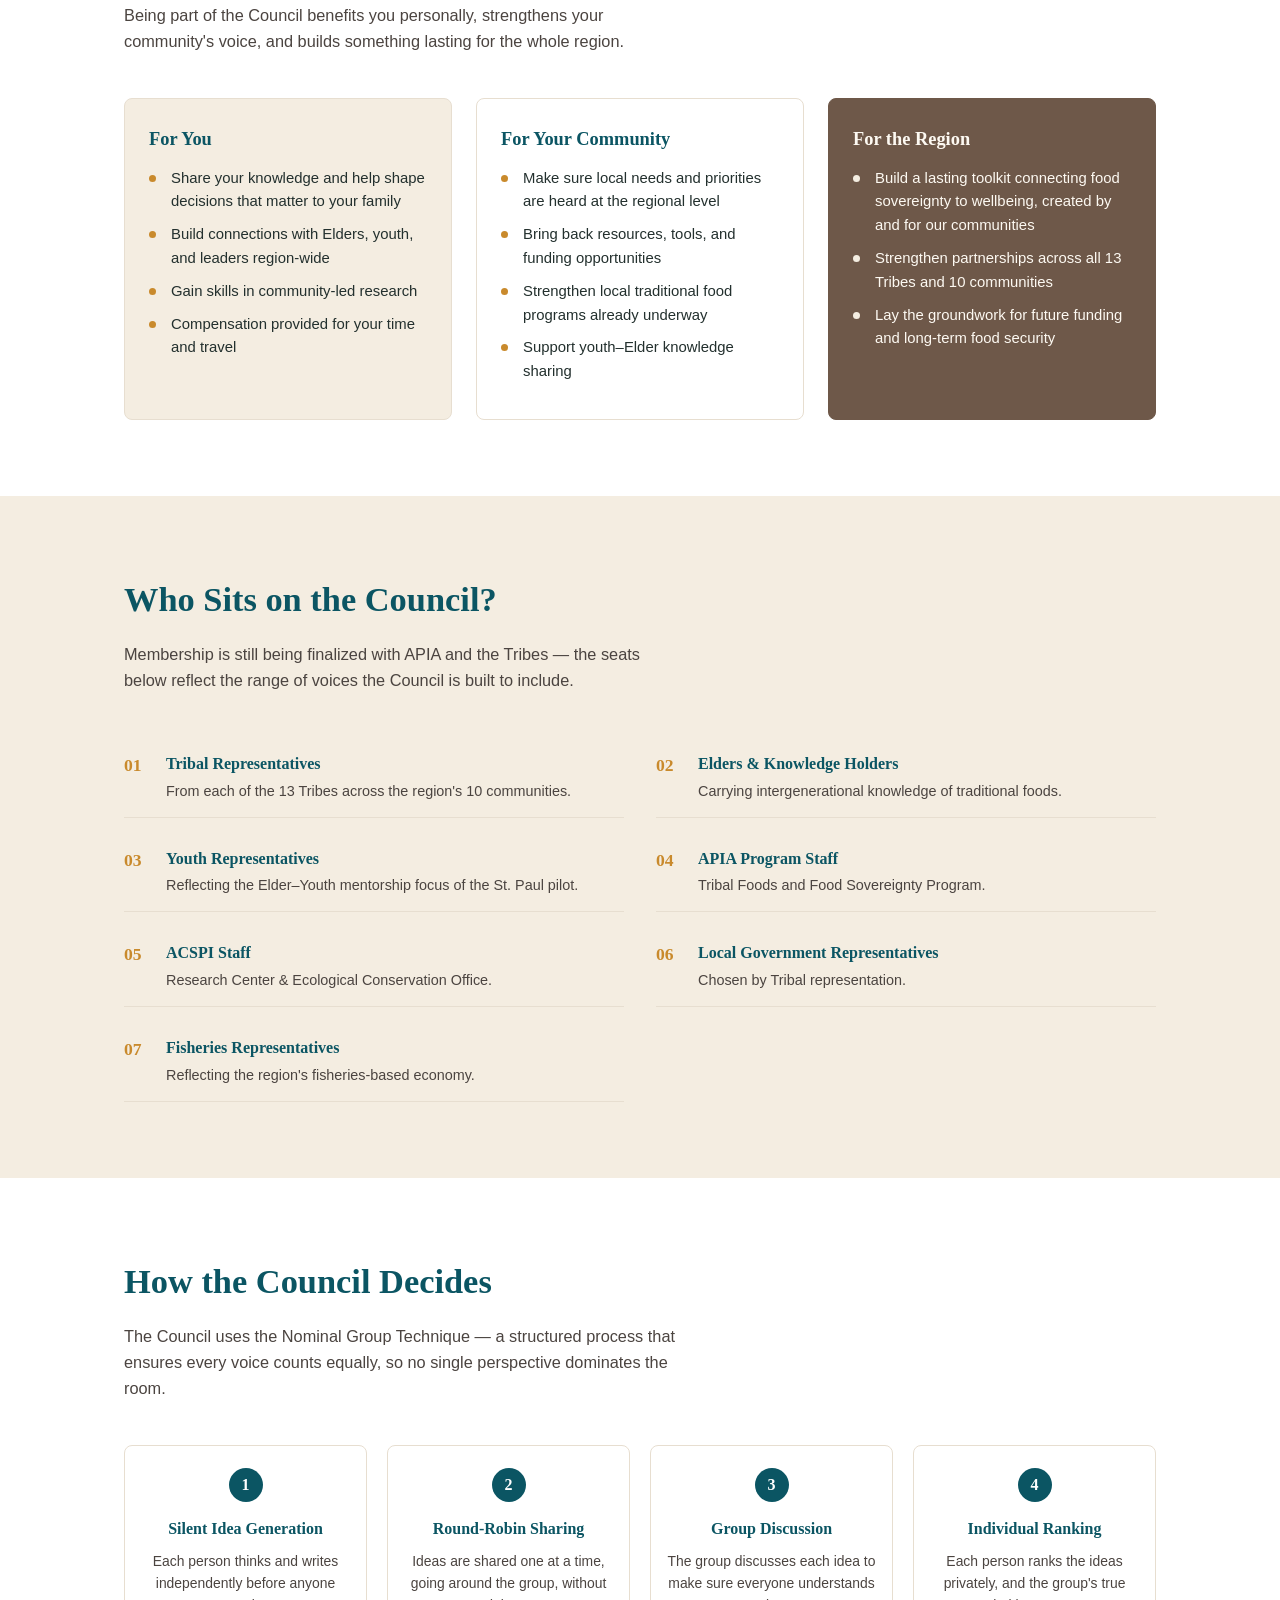
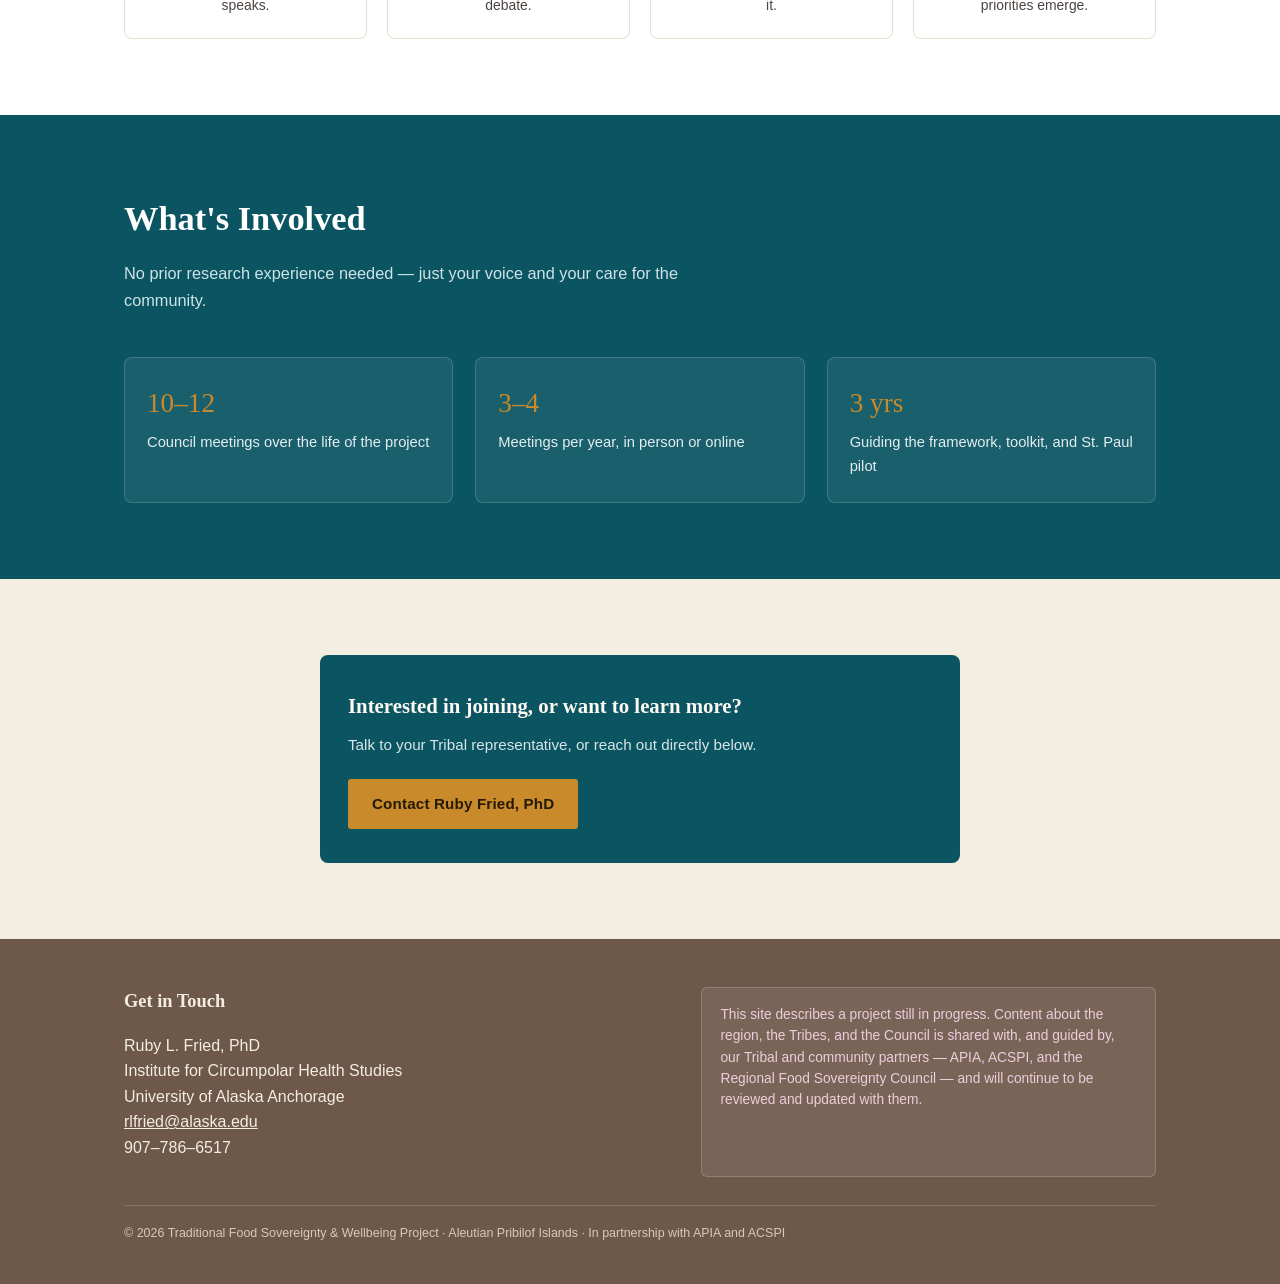
==== commit 86aeb3b2: "Add files via upload" ====
--- a/rfsc.html
+++ b/rfsc.html
@@ -3,8 +3,8 @@
 <head>
 <meta charset="UTF-8">
 <meta name="viewport" content="width=device-width, initial-scale=1.0">
-<title>Regional Food Sovereignty Council — Traditional Foods & Health</title>
-<meta name="description" content="Learn how to join the Regional Food Sovereignty Council (RFSC), guiding the Traditional Foods & Health project across the Aleutian Pribilof Islands.">
+<title>Regional Food Sovereignty Council — Traditional Food Sovereignty & Wellbeing</title>
+<meta name="description" content="Learn how to join the Regional Food Sovereignty Council (RFSC), guiding the Traditional Food Sovereignty & Wellbeing project across the Aleutian Pribilof Islands.">
 <link rel="stylesheet" href="styles.css">
 </head>
 <body>
@@ -12,7 +12,7 @@
 <header class="site-header">
   <div class="nav-inner">
     <a class="brand" href="index.html">
-      <svg viewBox="0 0 400 400" xmlns="http://www.w3.org/2000/svg" role="img" aria-label="Traditional Foods and Health mark">
+      <svg viewBox="0 0 400 400" xmlns="http://www.w3.org/2000/svg" role="img" aria-label="Traditional Food Sovereignty and Wellbeing mark">
   <defs>
     <clipPath id="innerClip">
       <circle cx="200" cy="170" r="134"/>
@@ -62,7 +62,7 @@
     <path d="M 26,232.2 L 32,234.2 L 38,237.85 L 44,242.1 L 50,245.77 L 56,247.79 L 62,247.62 L 68,245.28 L 74,241.45 L 80,237.21 L 86,233.76 L 92,232.08 L 98,232.63 L 104,235.28 L 110,239.26 L 116,243.45 L 122,246.66 L 128,247.99 L 134,247.06 L 140,244.12 L 146,240.02 L 152,235.92 L 158,232.97 L 164,232.01 L 170,233.31 L 176,236.51 L 182,240.69 L 188,244.68 L 194,247.35 L 200,247.93 L 206,246.27 L 212,242.83 L 218,238.6 L 224,234.75 L 230,232.4 L 236,232.2 L 242,234.2 L 248,237.85 L 254,242.1 L 260,245.77 L 266,247.79 L 272,247.62 L 278,245.28 L 284,241.45 L 290,237.21 L 296,233.76 L 302,232.08 L 308,232.63 L 314,235.28 L 320,239.26 L 326,243.45 L 332,246.66 L 338,247.99 L 344,247.06 L 350,244.12 L 356,240.02 L 362,235.92 L 368,232.97 L 374,232.01 L 380,233.31 " fill="none" stroke="#F4EDE1" stroke-width="1.4" opacity="0.4"/>
   </g>
 </svg>
-      <span class="brand-name">Traditional Foods &amp; Health<small>Aleutian Pribilof Islands</small></span>
+      <span class="brand-name">Traditional Food Sovereignty &amp; Wellbeing<small>Aleutian Pribilof Islands</small></span>
     </a>
     <nav class="primary-nav" aria-label="Primary">
       <a href="index.html#mission">Mission</a>
@@ -289,7 +289,7 @@
         This site describes a project still in progress. Content about the region, the Tribes, and the Council is shared with, and guided by, our Tribal and community partners &mdash; APIA, ACSPI, and the Regional Food Sovereignty Council &mdash; and will continue to be reviewed and updated with them.
       </div>
     </div>
-    <p class="fine-print">&copy; 2026 Traditional Foods &amp; Health Project &middot; Aleutian Pribilof Islands &middot; In partnership with APIA and ACSPI</p>
+    <p class="fine-print">&copy; 2026 Traditional Food Sovereignty &amp; Wellbeing Project &middot; Aleutian Pribilof Islands &middot; In partnership with APIA and ACSPI</p>
   </div>
 </footer>
 </body>
